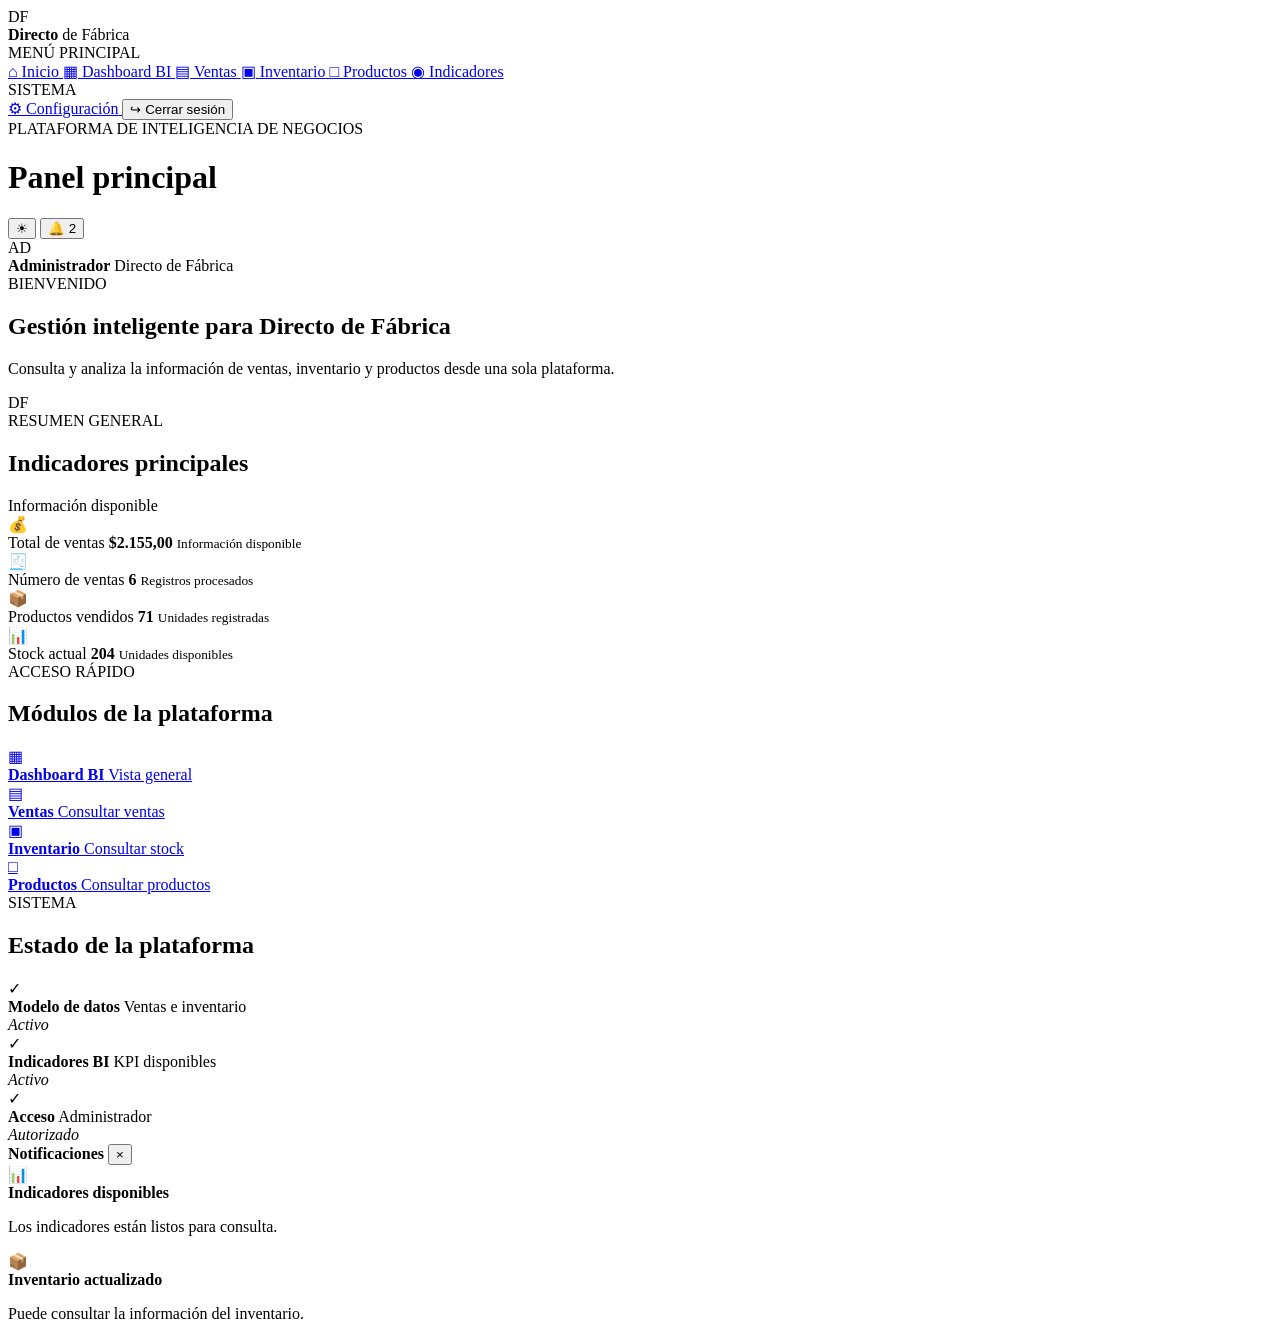
==== index.html @ a41367ff "Add files via upload" ====
<!DOCTYPE html>
<html lang="es">
<head>
    <meta charset="UTF-8">
    <meta name="viewport" content="width=device-width, initial-scale=1.0">

    <title>Inicio | Directo de Fábrica</title>

    <link rel="stylesheet" href="css/style.css">
</head>

<body>

<div class="app-layout">

    <!-- SIDEBAR -->
    <aside class="sidebar">

        <div class="brand">

            <div class="brand-logo">DF</div>

            <div>
                <strong>Directo</strong>
                <span>de Fábrica</span>
            </div>

        </div>

        <div class="menu-title">MENÚ PRINCIPAL</div>

        <nav class="sidebar-menu">

            <a href="index.html" class="menu-item active">
                <span class="menu-icon">⌂</span>
                <span>Inicio</span>
            </a>

            <a href="dashboard.html" class="menu-item">
                <span class="menu-icon">▦</span>
                <span>Dashboard BI</span>
            </a>

            <a href="ventas.html" class="menu-item">
                <span class="menu-icon">▤</span>
                <span>Ventas</span>
            </a>

            <a href="inventario.html" class="menu-item">
                <span class="menu-icon">▣</span>
                <span>Inventario</span>
            </a>

            <a href="productos.html" class="menu-item">
                <span class="menu-icon">□</span>
                <span>Productos</span>
            </a>

            <a href="indicadores.html" class="menu-item">
                <span class="menu-icon">◉</span>
                <span>Indicadores</span>
            </a>

        </nav>

        <div class="menu-title system-title">SISTEMA</div>

        <nav class="sidebar-menu">

            <a href="configuracion.html" class="menu-item">
                <span class="menu-icon">⚙</span>
                <span>Configuración</span>
            </a>

            <button class="menu-item logout-button" onclick="cerrarSesion()">
                <span class="menu-icon">↪</span>
                <span>Cerrar sesión</span>
            </button>

        </nav>

    </aside>


    <!-- CONTENIDO -->
    <main class="main-content">

        <!-- TOPBAR -->
        <header class="topbar">

            <div>
                <span class="section-label">
                    PLATAFORMA DE INTELIGENCIA DE NEGOCIOS
                </span>

                <h1>Panel principal</h1>
            </div>

            <div class="topbar-actions">

                <button
                    class="top-action theme-button"
                    onclick="alternarTema()"
                    title="Cambiar tema"
                    aria-label="Cambiar tema"
                >
                    <span id="themeIcon">☀</span>
                </button>

                <button
                    class="top-action notification-button"
                    onclick="mostrarNotificaciones()"
                    title="Notificaciones"
                    aria-label="Notificaciones"
                >
                    🔔
                    <span class="notification-badge" id="notificationBadge">
                        2
                    </span>
                </button>

                <div class="topbar-divider"></div>

                <div class="user-profile">

                    <div class="user-avatar">
                        AD
                    </div>

                    <div class="user-data">
                        <strong>Administrador</strong>
                        <span>Directo de Fábrica</span>
                    </div>

                </div>

            </div>

        </header>


        <!-- CONTENIDO -->
        <section class="page-content">

            <div class="welcome-banner">

                <div>
                    <span class="section-label light">
                        BIENVENIDO
                    </span>

                    <h2>Gestión inteligente para Directo de Fábrica</h2>

                    <p>
                        Consulta y analiza la información de ventas,
                        inventario y productos desde una sola plataforma.
                    </p>
                </div>

                <div class="banner-symbol">
                    DF
                </div>

            </div>


            <div class="section-heading">

                <div>
                    <span class="section-label">
                        RESUMEN GENERAL
                    </span>

                    <h2>Indicadores principales</h2>
                </div>

                <span class="update-text">
                    Información disponible
                </span>

            </div>


            <div class="kpi-grid">

                <div class="kpi-card">
                    <div class="kpi-icon green">💰</div>

                    <div>
                        <span>Total de ventas</span>
                        <strong id="inicioVentas">$2.155,00</strong>
                        <small>Información disponible</small>
                    </div>
                </div>


                <div class="kpi-card">
                    <div class="kpi-icon blue">🧾</div>

                    <div>
                        <span>Número de ventas</span>
                        <strong id="inicioNumVentas">6</strong>
                        <small>Registros procesados</small>
                    </div>
                </div>


                <div class="kpi-card">
                    <div class="kpi-icon purple">📦</div>

                    <div>
                        <span>Productos vendidos</span>
                        <strong id="inicioProductosVendidos">71</strong>
                        <small>Unidades registradas</small>
                    </div>
                </div>


                <div class="kpi-card">
                    <div class="kpi-icon orange">📊</div>

                    <div>
                        <span>Stock actual</span>
                        <strong id="inicioStock">204</strong>
                        <small>Unidades disponibles</small>
                    </div>
                </div>

            </div>


            <div class="two-column-grid">

                <div class="content-card">

                    <div class="card-header">
                        <div>
                            <span class="section-label">
                                ACCESO RÁPIDO
                            </span>

                            <h2>Módulos de la plataforma</h2>
                        </div>
                    </div>


                    <div class="module-grid">

                        <a href="dashboard.html" class="module-card">
                            <div class="module-icon">▦</div>

                            <div>
                                <strong>Dashboard BI</strong>
                                <span>Vista general</span>
                            </div>
                        </a>


                        <a href="ventas.html" class="module-card">
                            <div class="module-icon">▤</div>

                            <div>
                                <strong>Ventas</strong>
                                <span>Consultar ventas</span>
                            </div>
                        </a>


                        <a href="inventario.html" class="module-card">
                            <div class="module-icon">▣</div>

                            <div>
                                <strong>Inventario</strong>
                                <span>Consultar stock</span>
                            </div>
                        </a>


                        <a href="productos.html" class="module-card">
                            <div class="module-icon">□</div>

                            <div>
                                <strong>Productos</strong>
                                <span>Consultar productos</span>
                            </div>
                        </a>

                    </div>

                </div>


                <div class="content-card">

                    <div class="card-header">

                        <div>
                            <span class="section-label">
                                SISTEMA
                            </span>

                            <h2>Estado de la plataforma</h2>
                        </div>

                    </div>


                    <div class="status-list">

                        <div class="status-item">
                            <div class="status-icon">✓</div>

                            <div>
                                <strong>Modelo de datos</strong>
                                <span>Ventas e inventario</span>
                            </div>

                            <em>Activo</em>
                        </div>


                        <div class="status-item">
                            <div class="status-icon">✓</div>

                            <div>
                                <strong>Indicadores BI</strong>
                                <span>KPI disponibles</span>
                            </div>

                            <em>Activo</em>
                        </div>


                        <div class="status-item">
                            <div class="status-icon">✓</div>

                            <div>
                                <strong>Acceso</strong>
                                <span>Administrador</span>
                            </div>

                            <em>Autorizado</em>
                        </div>

                    </div>

                </div>

            </div>

        </section>

    </main>

</div>

<div id="notificationPanel" class="notification-panel">

    <div class="notification-header">
        <strong>Notificaciones</strong>

        <button onclick="cerrarNotificaciones()">×</button>
    </div>

    <div class="notification-item">
        <span>📊</span>

        <div>
            <strong>Indicadores disponibles</strong>
            <p>Los indicadores están listos para consulta.</p>
        </div>
    </div>

    <div class="notification-item">
        <span>📦</span>

        <div>
            <strong>Inventario actualizado</strong>
            <p>Puede consultar la información del inventario.</p>
        </div>
    </div>

</div>

<script src="js/datos.js"></script>
<script src="js/app.js"></script>

</body>
</html>
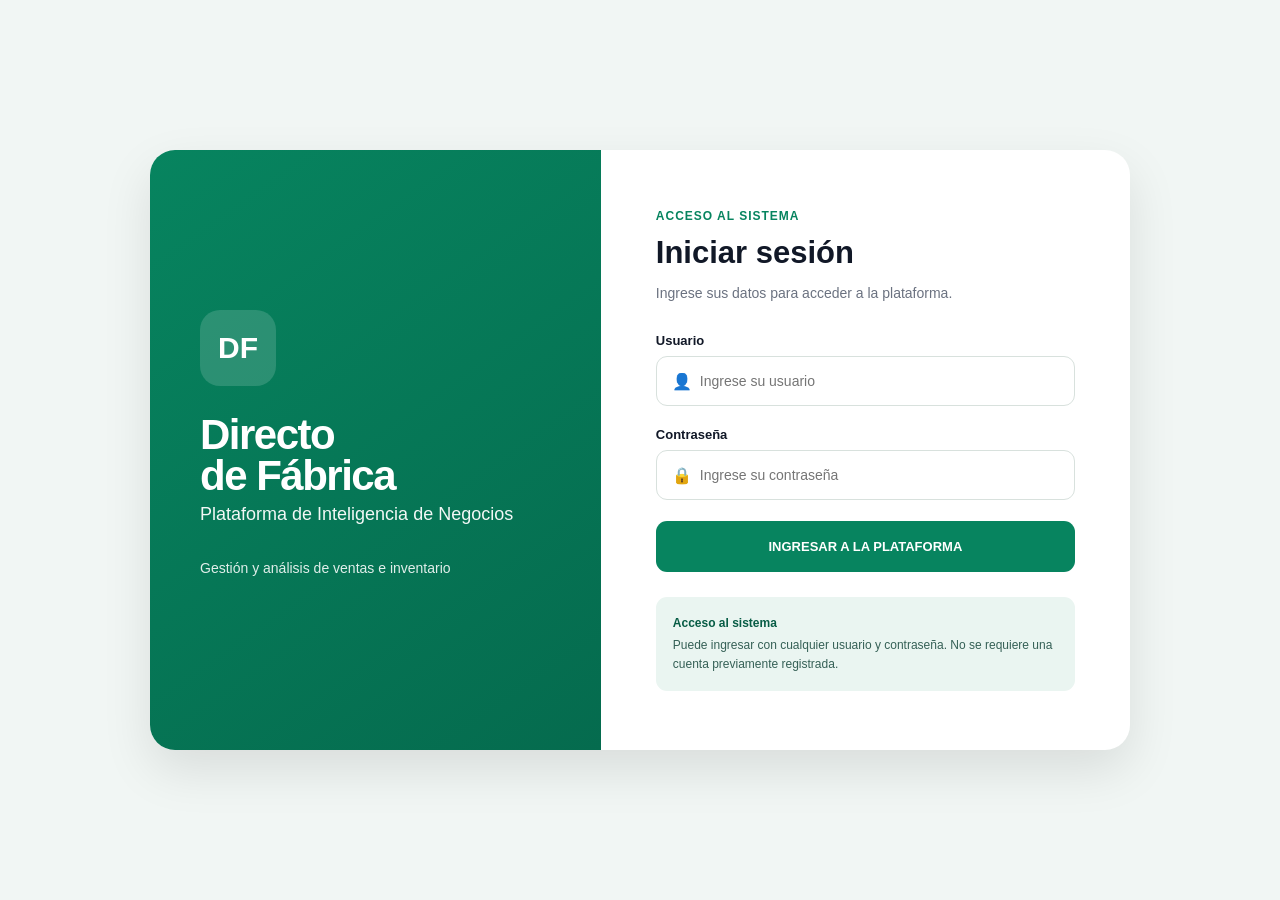
==== commit 9eaf9826: "Update index.html" ====
--- a/index.html
+++ b/index.html
@@ -6,7 +6,7 @@
 
     <title>Inicio | Directo de Fábrica</title>
 
-    <link rel="stylesheet" href="css/style.css">
+   <link rel="stylesheet" href="estilo.css">
 </head>
 
 <body>
@@ -382,8 +382,8 @@
 
 </div>
 
-<script src="js/datos.js"></script>
-<script src="js/app.js"></script>
+<script src="datos.js"></script>
+<script src="app.js"></script>
 
 </body>
-</html>+</html>
